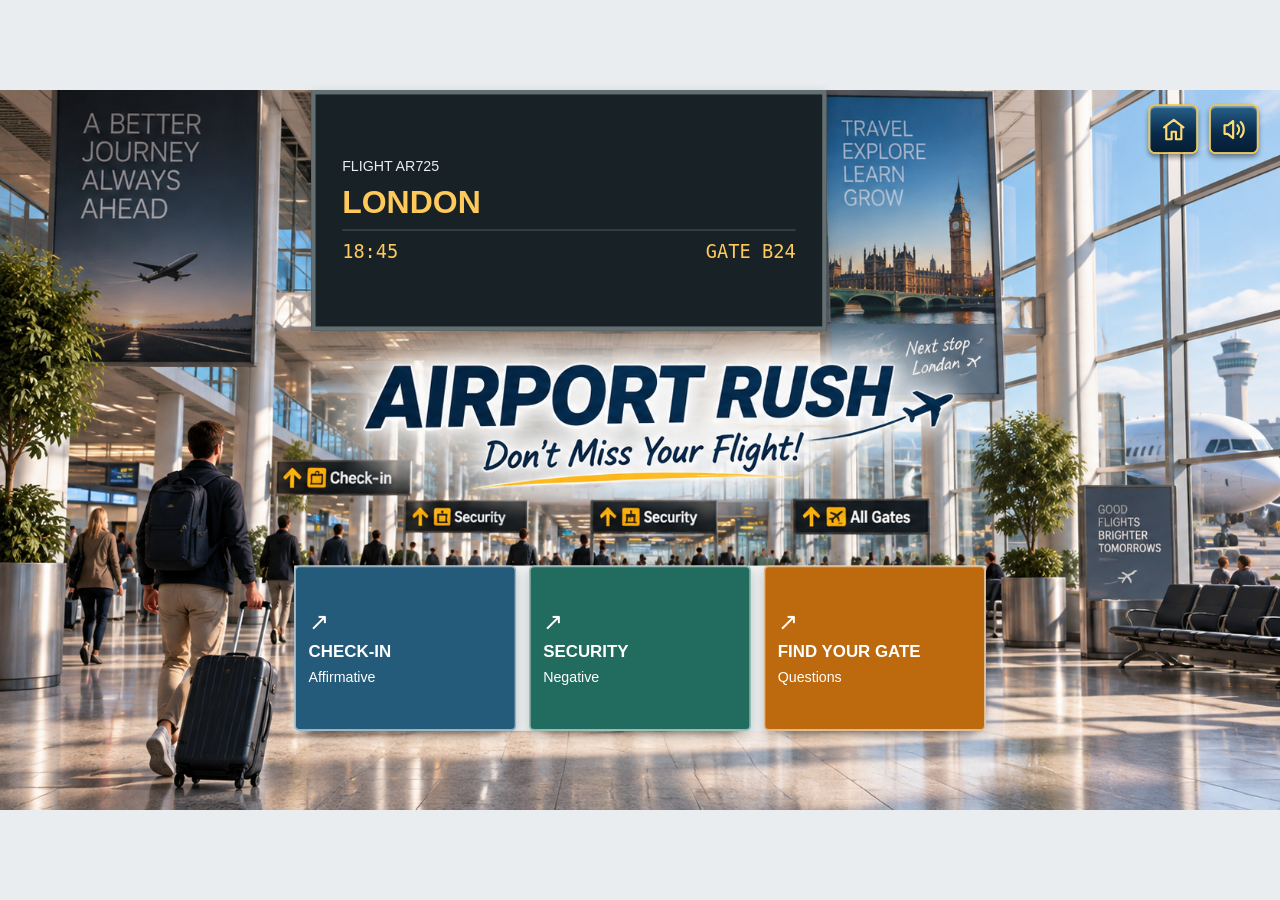
==== index.html @ 708fa231 "Initial Airport Rush game" ====
<!doctype html>
<html lang="en">
<head>
  <meta charset="utf-8">
  <meta name="viewport" content="width=device-width, initial-scale=1">
  <title>AIRPORT RUSH - Don't Miss Your Flight!</title>
  <link rel="stylesheet" href="css/styles.css?v=checkin-options-counter">
  <script defer src="js/data.js?v=checkin20-reward2"></script>
  <script defer src="js/audio.js"></script>
  <script defer src="js/ui.js?v=checkin20-reward2"></script>
  <script defer src="js/checkin.js?v=checkin-options-counter"></script>
  <script defer src="js/app.js"></script>
</head>
<body>
  <div class="app-shell">
    <header class="toolbar">
      <div id="screen-hud" class="screen-hud"></div>
      <div class="hud-actions">
      <button type="button" class="hud-button" data-screen="home" aria-label="Home" title="Home"><svg viewBox="0 0 24 24" aria-hidden="true"><path d="M3 10 12 3l9 7M5 9v12h5v-7h4v7h5V9"/></svg></button>
      <button type="button" id="audio-toggle" class="hud-button" aria-label="Audio settings" title="Audio settings" aria-expanded="false" aria-controls="audio-panel"><svg viewBox="0 0 24 24" aria-hidden="true"><path d="M11 4 6 8H3v8h3l5 4ZM15 8a6 6 0 0 1 0 8m3-11a10 10 0 0 1 0 14"/></svg></button>
      <div id="audio-panel" class="audio-controls" aria-label="Audio settings" hidden>
        <div class="audio-channel">
          <label for="music-volume">MUSIC</label>
          <button type="button" class="mute-button" data-mute="music" aria-label="Mute music" aria-pressed="false" title="Mute music"><span aria-hidden="true">&#9835;</span></button>
          <input id="music-volume" aria-label="Music volume" type="range" min="0" max="1" step="0.01" value="0.10">
        </div>
        <div class="audio-channel">
          <label for="sfx-volume">SFX</label>
          <button type="button" class="mute-button" data-mute="sfx" aria-label="Mute SFX" aria-pressed="false" title="Mute SFX"><span aria-hidden="true">&#9834;</span></button>
          <input id="sfx-volume" aria-label="SFX volume" type="range" min="0" max="1" step="0.01" value="0.20">
        </div>
      </div>
      </div>
    </header>
    <main id="screen" class="stage" aria-label="Airport Rush"></main>
  </div>
</body>
</html>
---- css/styles.css ----
:root { color-scheme: light; font-family: Arial, Helvetica, sans-serif; color: #172c35; background: #e9edef; font-synthesis: none; }
* { box-sizing: border-box; letter-spacing: 0; }
html, body { width: 100%; height: 100%; overflow: hidden; }
body { margin: 0; }
button, input { font: inherit; }
button { cursor: pointer; }
button:focus-visible, input:focus-visible { outline: 3px solid #cf550b; outline-offset: 4px; }
h1:focus { outline: none; }
.app-shell { position: absolute; left: 50%; top: 50%; width: 1440px; height: 810px; transform: translate(-50%, -50%) scale(var(--game-scale, 0)); transform-origin: center; }
.toolbar { position: absolute; top: 16px; left: 24px; right: 24px; height: 180px; z-index: 2; display: flex; align-items: center; justify-content: space-between; gap: 20px; pointer-events: none; }
/* Offset the centered row and transparent HUD padding so visible artwork starts near 16px. */
.app-shell:has(.checkin-screen) .toolbar { top: -22px; }
/* The 56px buttons are centered 62px below the toolbar's top. */
.app-shell:has(.home-screen) .toolbar { top: -46px; }
.screen-hud { display: flex; align-items: center; gap: 16px; min-width: 0; }
.hud-actions { position: relative; display: flex; gap: 12px; margin-left: auto; pointer-events: auto; }
.hud-button { width: 56px; height: 56px; display: grid; place-items: center; border: 2px solid #f4c442; border-radius: 8px; background: linear-gradient(#28618a, #082a49 60%, #061d34); color: #ffdb72; box-shadow: inset 0 2px 1px #ffffff65, 0 4px 6px #0006; }
.hud-button:hover { filter: brightness(1.15); }
.hud-button:active { box-shadow: inset 0 2px 4px #0008; }
.hud-button svg { width: 29px; height: 29px; fill: none; stroke: currentColor; stroke-width: 2; stroke-linecap: round; stroke-linejoin: round; }
.audio-controls { position: absolute; right: 0; top: calc(100% + 12px); width: 290px; display: grid; gap: 16px; padding: 18px; border: 1px solid #e9bb47; border-radius: 8px; color: #fff; background: #082a49f5; box-shadow: 0 6px 18px #0006; }
.audio-controls[hidden] { display: none; }
.audio-channel { display: grid; grid-template-columns: 48px 1fr 34px; align-items: center; gap: 10px; }
.audio-channel label { font-size: 11px; font-weight: 700; }
.audio-channel input { grid-column: 2; grid-row: 1; width: 100%; accent-color: #f4c442; }
.mute-button { grid-column: 3; grid-row: 1; position: relative; width: 34px; height: 34px; border: 1px solid #dfb84e; border-radius: 4px; color: #ffdb72; background: #123c5c; font-size: 22px; }
.mute-button[aria-pressed="true"]::after { content: ''; position: absolute; width: 25px; height: 2px; background: #ab350f; transform: rotate(-45deg); left: 4px; top: 15px; }
input[type="range"] { width: 90px; height: 28px; margin: 0; accent-color: #21766b; cursor: pointer; }
.stage { position: relative; width: 100%; aspect-ratio: 16 / 9; background: #edf2f4 url('../assets/images/airport_home.png') center / 100% 100% no-repeat; isolation: isolate; }
.home-screen { position: absolute; inset: 0; }
/* Opaque live UI covers the matching text already present in the approved image. */
.departure-board { position: absolute; left: 24.3%; top: 0; width: 40.3%; height: 33.5%; padding: 20px 30px; display: flex; flex-direction: column; justify-content: center; gap: 10px; background: #172126; color: #ffca59; border: 5px solid #646f71; box-shadow: 0 5px 12px #0003; }
.flight { font-size: 16px; color: #e9eded; }
.departure-board strong { font-size: 36px; }
.flight-details { display: flex; justify-content: space-between; gap: 12px; padding-top: 12px; border-top: 1px solid #536063; font-family: monospace; font-size: 21px; }
.home-heading { position: absolute; left: 27%; top: 36%; width: 49%; height: 21%; display: flex; flex-direction: column; align-items: center; justify-content: center; background: #f3f7f8; border-bottom: 4px solid #eab546; padding: 12px; }
.home-heading h1 { margin: 0; font-size: 48px; font-style: italic; font-weight: 900; text-align: center; }
.home-heading p { margin: 9px 0 0; font-size: 24px; text-align: center; }
.game-choices { position: absolute; left: 23%; top: 66%; width: 54%; height: 23%; display: grid; grid-template-columns: repeat(3, minmax(0, 1fr)); gap: 14px; background: #edf1f2; }
.game-card { min-width: 0; display: flex; flex-direction: column; align-items: flex-start; justify-content: center; gap: 9px; padding: 14px; border: 2px solid #fff8; border-radius: 6px; color: #fff; background: #245b7a; box-shadow: 0 5px 12px #0003; transition: filter 140ms, transform 140ms; }
.game-card:hover { filter: brightness(1.12); transform: translateY(-3px); }
.game-card:active { transform: translateY(0); }
.game-card strong { font-size: 19px; text-align: left; }
.game-card > span:last-child { font-size: 16px; }
.card-arrow { font-size: 27px; line-height: 1; }
.security { background: #216c5e; }
.questions { background: #bd690e; }
.placeholder { position: absolute; inset: 0; display: flex; flex-direction: column; align-items: center; justify-content: center; background: #edf2f4; padding: 24px; text-align: center; }
.placeholder h1 { font-size: 36px; margin: 0 0 16px; }
.placeholder p { font-size: 20px; margin: 0; color: #53656c; }
@media (prefers-reduced-motion: reduce) { .game-card { transition: none; } }

.checkin-screen { position: absolute; inset: 0; overflow: hidden; background: #edf2f4 url('../assets/images/airport_checkin.png?v=1e3a3443dc14') center / 100% 100% no-repeat; }
.checkin-hud, .journey-hud { position: relative; aspect-ratio: 3 / 1; flex: none; }
.checkin-hud { width: 520px; }
.journey-hud { width: 620px; }
.checkin-hud > img, .journey-hud > img { display: block; width: 100%; height: 100%; object-fit: contain; }
/* Asset-relative bounds of the empty right-hand life compartment. */
.checkin-lives { position: absolute; inset: 36% 3% 36% 71%; display: flex; justify-content: center; align-items: center; gap: 2%; }
.checkin-lives img { width: 30%; height: auto; aspect-ratio: 3 / 2; object-fit: contain; }
.journey-hud ol { list-style: none; margin: 0; padding: 0; }
.journey-hud li { position: absolute; top: 37%; height: 25%; width: 21%; display: grid; place-items: center; padding: 0 3px; text-align: center; color: #adbccc; font-size: 12px; font-weight: 600; }
.journey-hud li:nth-child(1) { left: 17%; }
.journey-hud li:nth-child(2) { left: 41.5%; }
.journey-hud li:nth-child(3) { left: 66%; }
.journey-hud [aria-current] { color: #ffe075; font-weight: 800; text-shadow: 0 1px 2px #071c30; }
.checkin-question { position: absolute; left: 50%; top: 80px; width: 960px; aspect-ratio: 3 / 1; transform: translateX(-50%); color: #fff; }
.question-panel-art { display: block; width: 100%; height: 100%; object-fit: contain; }
/* Bounds of the blank writing area within the uncropped 2172 x 724 artwork. */
#checkin-sentence { position: absolute; inset: 34% 13% 38%; display: grid; place-items: center; padding: 8px 68px; text-align: center; font-size: 27px; line-height: 1.25; margin: 0; overflow-wrap: anywhere; }
.checkin-question-number { position: absolute; left: 14%; top: 34%; width: 5%; height: 28%; display: grid; place-items: center; color: #ffe075; font-size: 18px; font-weight: 700; font-variant-numeric: tabular-nums; }
.checkin-question-number[hidden] { display: none; }
.checkin-feedback { position: absolute; top: 68%; left: 13%; width: 74%; min-height: 18px; margin: 0; text-align: center; font-size: 15px; font-weight: 700; }
.checkin-feedback.is-wrong { color: #fff; text-shadow: 0 1px 3px #670b0b, 0 0 5px #670b0b; }
.checkin-baggage { position: absolute; inset: 0; pointer-events: none; }
/* Shown only after the final CHECK-IN answer. */
.checkin-boarding-pass { position: absolute; left: 720px; top: 405px; width: 540px; height: auto; transform: translate(-50%, -50%); z-index: 3; pointer-events: none; }
.journey-hud .is-collected { color: #ffe075; }
.journey-item-button { width: 100%; height: 100%; border: 0; padding: 0; background: transparent; color: inherit; font: inherit; pointer-events: auto; }
.journey-item-viewer { position: fixed; inset: 0; width: min(760px, 90vw); max-height: 85vh; margin: auto; padding: 34px 22px 22px; border: 2px solid #f4c442; border-radius: 10px; background: #082a49; color: #ffdb72; box-shadow: 0 12px 40px #0008; }
.journey-item-viewer::backdrop { background: #061d34b3; }
.journey-item-viewer > img { display: block; width: 100%; max-height: 70vh; object-fit: contain; }
.journey-item-close { position: absolute; top: 5px; right: 8px; width: 28px; height: 28px; border: 1px solid #f4c442; border-radius: 4px; background: #123c5c; color: #ffdb72; font-size: 23px; line-height: 1; }

.suitcase-group { position: absolute; inset: 0; }
.suitcase-answer { position: absolute; left: calc(640px + var(--slot) * 210px); top: calc(415px + var(--slot) * 20px); width: 170px; height: 204px; border: 0; padding: 0; background: transparent; pointer-events: auto; transform-origin: center bottom; animation: baggage-arrive 650ms ease-out both; }
.suitcase-answer > img { width: 100%; height: 100%; object-fit: contain; filter: drop-shadow(5px 9px 4px #0006); }
.suitcase-label { position: absolute; left: 58%; top: 60%; width: 66%; aspect-ratio: 3 / 2; transform: translate(-50%, -46%); pointer-events: none; }
.suitcase-label > img { display: block; width: 100%; height: 100%; object-fit: contain; }
/* The white writing area occupies the middle-lower part of the label asset. */
.suitcase-word { position: absolute; inset: 41% 6% 28%; display: grid; place-items: center; padding: 0 2px; color: #172c35; font-size: 19px; font-weight: 700; line-height: 1; text-align: center; overflow-wrap: anywhere; }
.suitcase-answer:not(:disabled):hover > img { filter: drop-shadow(0 0 5px #fff) drop-shadow(5px 9px 4px #0006); }
.suitcase-answer:disabled { cursor: default; }
.baggage-tag { position: absolute; top: 23%; left: 46%; padding: 8px 5px; border-top: 7px solid #398368; background: #fff; color: #234b40; font-size: 12px; font-weight: bold; transform: rotate(12deg); opacity: 0; }
.suitcase-answer.is-accepted .baggage-tag { opacity: 1; }
.suitcase-answer.is-wrong { animation: baggage-shake 300ms ease; }
.suitcase-group.is-departing { animation: baggage-group-depart 2200ms linear forwards; }
@keyframes baggage-arrive { from { transform: translate(-65px, -6px); opacity: 0; } to { transform: translate(0, 0); opacity: 1; } }
@keyframes baggage-shake { 25%, 75% { transform: translateX(-5px); } 50% { transform: translateX(5px); } }
/* Follow the foreground belt's 20:210 slope; the leftmost bag ends beyond x=1440. */
@keyframes baggage-group-depart { from { transform: translate(0, 0); } to { transform: translate(820px, 78px); } }
@media (prefers-reduced-motion: reduce) {
  .suitcase-answer, .suitcase-answer.is-wrong { animation: none; }
}
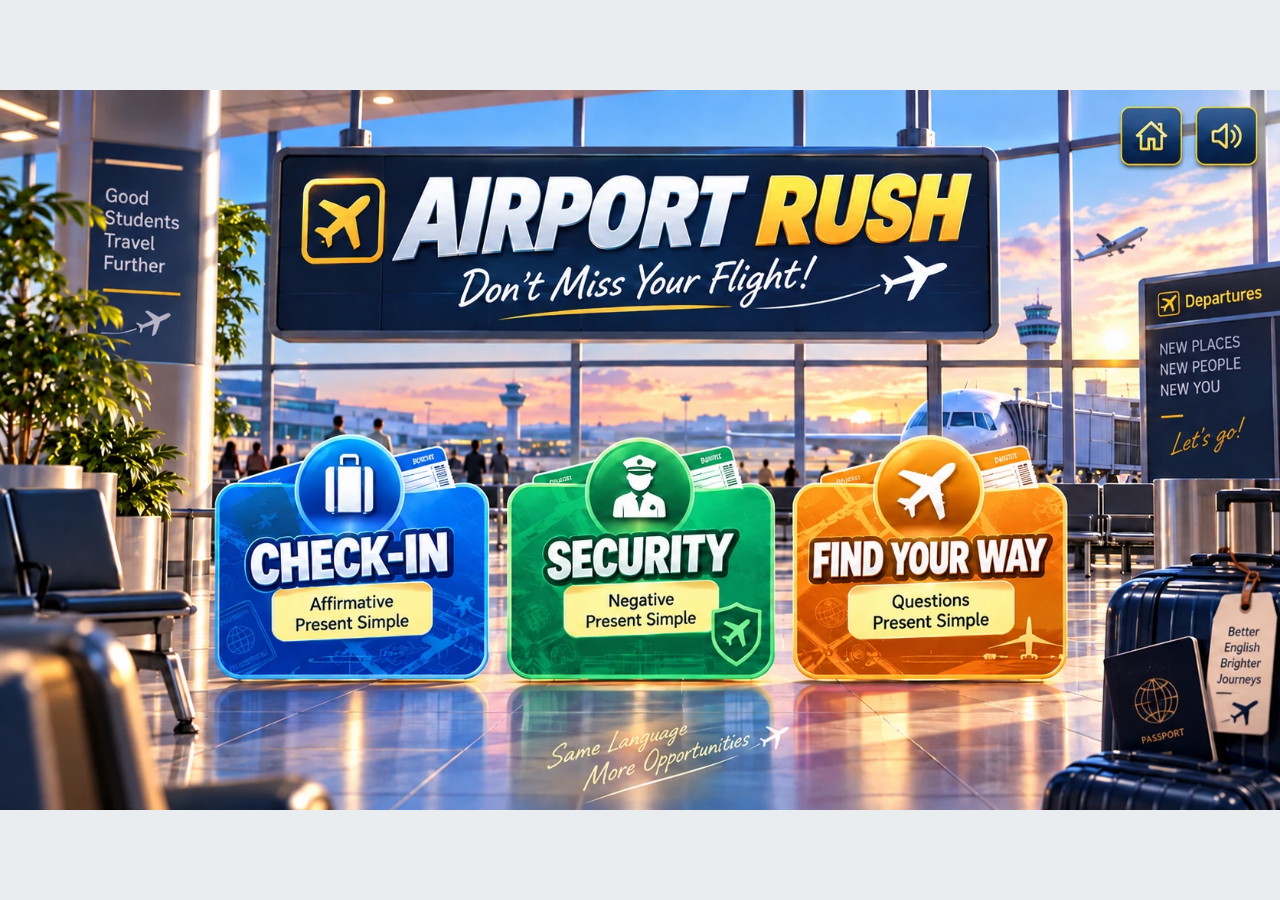
==== commit 2aa0d5a9: "Polish Airport Rush and optimize assets for deployment" ====
--- a/index.html
+++ b/index.html
@@ -4,12 +4,19 @@
   <meta charset="utf-8">
   <meta name="viewport" content="width=device-width, initial-scale=1">
   <title>AIRPORT RUSH - Don't Miss Your Flight!</title>
-  <link rel="stylesheet" href="css/styles.css?v=checkin-options-counter">
-  <script defer src="js/data.js?v=checkin20-reward2"></script>
-  <script defer src="js/audio.js"></script>
-  <script defer src="js/ui.js?v=checkin20-reward2"></script>
-  <script defer src="js/checkin.js?v=checkin-options-counter"></script>
-  <script defer src="js/app.js"></script>
+  <link rel="stylesheet" href="css/styles.css?v=web-20260913">
+  <link rel="stylesheet" href="css/security.css?v=web-20260913">
+  <link rel="stylesheet" href="css/questions.css?v=web-20260913">
+  <script defer src="js/data.js?v=web-20260913"></script>
+  <script defer src="js/audio.js?v=web-20260913"></script>
+  <script defer src="js/ui.js?v=web-20260913"></script>
+  <script defer src="js/checkin.js?v=web-20260913"></script>
+  <script defer src="js/security-data.js?v=web-20260913"></script>
+  <script defer src="js/security.js?v=web-20260913"></script>
+  <script defer src="js/questions-data.js?v=web-20260913"></script>
+  <script defer src="js/questions.js?v=web-20260913"></script>
+  <script defer src="js/gate-final.js?v=web-20260913"></script>
+  <script defer src="js/app.js?v=web-20260913"></script>
 </head>
 <body>
   <div class="app-shell">
--- a/css/styles.css
+++ b/css/styles.css
@@ -18,6 +18,10 @@
 .hud-button:hover { filter: brightness(1.15); }
 .hud-button:active { box-shadow: inset 0 2px 4px #0008; }
 .hud-button svg { width: 29px; height: 29px; fill: none; stroke: currentColor; stroke-width: 2; stroke-linecap: round; stroke-linejoin: round; }
+/* HOME already includes the two large control faces in its artwork. */
+.app-shell:has(.home-screen) .hud-actions { position: absolute; top: 66px; right: 1px; gap: 16px; }
+.app-shell:has(.home-screen) .hud-button { width: 69px; height: 66px; border: 0; background: transparent; box-shadow: none; }
+.app-shell:has(.home-screen) .hud-button svg { visibility: hidden; }
 .audio-controls { position: absolute; right: 0; top: calc(100% + 12px); width: 290px; display: grid; gap: 16px; padding: 18px; border: 1px solid #e9bb47; border-radius: 8px; color: #fff; background: #082a49f5; box-shadow: 0 6px 18px #0006; }
 .audio-controls[hidden] { display: none; }
 .audio-channel { display: grid; grid-template-columns: 48px 1fr 34px; align-items: center; gap: 10px; }
@@ -26,7 +30,7 @@
 .mute-button { grid-column: 3; grid-row: 1; position: relative; width: 34px; height: 34px; border: 1px solid #dfb84e; border-radius: 4px; color: #ffdb72; background: #123c5c; font-size: 22px; }
 .mute-button[aria-pressed="true"]::after { content: ''; position: absolute; width: 25px; height: 2px; background: #ab350f; transform: rotate(-45deg); left: 4px; top: 15px; }
 input[type="range"] { width: 90px; height: 28px; margin: 0; accent-color: #21766b; cursor: pointer; }
-.stage { position: relative; width: 100%; aspect-ratio: 16 / 9; background: #edf2f4 url('../assets/images/airport_home.png') center / 100% 100% no-repeat; isolation: isolate; }
+.stage { position: relative; width: 100%; aspect-ratio: 16 / 9; background: #edf2f4 url('../assets/images/airport_home.webp') center / 100% 100% no-repeat; isolation: isolate; }
 .home-screen { position: absolute; inset: 0; }
 /* Opaque live UI covers the matching text already present in the approved image. */
 .departure-board { position: absolute; left: 24.3%; top: 0; width: 40.3%; height: 33.5%; padding: 20px 30px; display: flex; flex-direction: column; justify-content: center; gap: 10px; background: #172126; color: #ffca59; border: 5px solid #646f71; box-shadow: 0 5px 12px #0003; }
@@ -36,10 +40,14 @@
 .home-heading { position: absolute; left: 27%; top: 36%; width: 49%; height: 21%; display: flex; flex-direction: column; align-items: center; justify-content: center; background: #f3f7f8; border-bottom: 4px solid #eab546; padding: 12px; }
 .home-heading h1 { margin: 0; font-size: 48px; font-style: italic; font-weight: 900; text-align: center; }
 .home-heading p { margin: 9px 0 0; font-size: 24px; text-align: center; }
-.game-choices { position: absolute; left: 23%; top: 66%; width: 54%; height: 23%; display: grid; grid-template-columns: repeat(3, minmax(0, 1fr)); gap: 14px; background: #edf1f2; }
-.game-card { min-width: 0; display: flex; flex-direction: column; align-items: flex-start; justify-content: center; gap: 9px; padding: 14px; border: 2px solid #fff8; border-radius: 6px; color: #fff; background: #245b7a; box-shadow: 0 5px 12px #0003; transition: filter 140ms, transform 140ms; }
-.game-card:hover { filter: brightness(1.12); transform: translateY(-3px); }
-.game-card:active { transform: translateY(0); }
+/* Transparent hit areas follow the cards in the current HOME artwork. */
+.game-choices { position: absolute; inset: 0; pointer-events: none; }
+.game-card { position: absolute; top: 47.8%; height: 34.2%; min-width: 0; padding: 0; border: 0; border-radius: 30px; background: transparent; box-shadow: none; pointer-events: auto; }
+.game-card.checkin { left: 16.7%; width: 21.5%; background: transparent; }
+.game-card.security { left: 39.6%; width: 20.9%; background: transparent; }
+.game-card.questions { left: 62%; width: 21.4%; background: transparent; }
+.game-card > * { opacity: 0; }
+.game-card:hover, .game-card:active { transform: none; }
 .game-card strong { font-size: 19px; text-align: left; }
 .game-card > span:last-child { font-size: 16px; }
 .card-arrow { font-size: 27px; line-height: 1; }
@@ -50,7 +58,7 @@
 .placeholder p { font-size: 20px; margin: 0; color: #53656c; }
 @media (prefers-reduced-motion: reduce) { .game-card { transition: none; } }
 
-.checkin-screen { position: absolute; inset: 0; overflow: hidden; background: #edf2f4 url('../assets/images/airport_checkin.png?v=1e3a3443dc14') center / 100% 100% no-repeat; }
+.checkin-screen { position: absolute; inset: 0; overflow: hidden; background: #edf2f4 url('../assets/images/airport_checkin.webp?v=1e3a3443dc14') center / 100% 100% no-repeat; }
 .checkin-hud, .journey-hud { position: relative; aspect-ratio: 3 / 1; flex: none; }
 .checkin-hud { width: 520px; }
 .journey-hud { width: 620px; }
@@ -65,6 +73,7 @@
 .journey-hud li:nth-child(3) { left: 66%; }
 .journey-hud [aria-current] { color: #ffe075; font-weight: 800; text-shadow: 0 1px 2px #071c30; }
 .checkin-question { position: absolute; left: 50%; top: 80px; width: 960px; aspect-ratio: 3 / 1; transform: translateX(-50%); color: #fff; }
+.checkin-instruction { position: absolute; left: 50%; bottom: calc(71% + 10px); width: max-content; transform: translateX(-50%); margin: 0; padding: 8px 16px; border: 1px solid #f4c442; border-radius: 8px; background: #082a49ed; text-align: center; color: #fff; font-size: 19px; line-height: 1.2; font-weight: 600; }
 .question-panel-art { display: block; width: 100%; height: 100%; object-fit: contain; }
 /* Bounds of the blank writing area within the uncropped 2172 x 724 artwork. */
 #checkin-sentence { position: absolute; inset: 34% 13% 38%; display: grid; place-items: center; padding: 8px 68px; text-align: center; font-size: 27px; line-height: 1.25; margin: 0; overflow-wrap: anywhere; }
@@ -91,7 +100,7 @@
 .suitcase-word { position: absolute; inset: 41% 6% 28%; display: grid; place-items: center; padding: 0 2px; color: #172c35; font-size: 19px; font-weight: 700; line-height: 1; text-align: center; overflow-wrap: anywhere; }
 .suitcase-answer:not(:disabled):hover > img { filter: drop-shadow(0 0 5px #fff) drop-shadow(5px 9px 4px #0006); }
 .suitcase-answer:disabled { cursor: default; }
-.baggage-tag { position: absolute; top: 23%; left: 46%; padding: 8px 5px; border-top: 7px solid #398368; background: #fff; color: #234b40; font-size: 12px; font-weight: bold; transform: rotate(12deg); opacity: 0; }
+.baggage-tag { position: absolute; top: 65%; left: 46%; padding: 8px 5px; border-top: 7px solid #398368; background: #fff; color: #234b40; font-size: 12px; font-weight: bold; transform: rotate(12deg); opacity: 0; }
 .suitcase-answer.is-accepted .baggage-tag { opacity: 1; }
 .suitcase-answer.is-wrong { animation: baggage-shake 300ms ease; }
 .suitcase-group.is-departing { animation: baggage-group-depart 2200ms linear forwards; }
@@ -102,3 +111,13 @@
 @media (prefers-reduced-motion: reduce) {
   .suitcase-answer, .suitcase-answer.is-wrong { animation: none; }
 }
+
+/* Invisible navigation over the existing panel artwork, including its chevron. */
+.checkin-question > .completion-panel-hit, .security-question > .completion-panel-hit { position: absolute; z-index: 1; inset: 29% 1% 33.15%; padding: 0; border: 0; background: transparent; box-shadow: none; cursor: pointer; }
+
+.suitcase-answer.is-duffel > img { position: absolute; left: 5%; bottom: 0; width: 90%; height: 100%; object-fit: contain; object-position: center bottom; }
+.suitcase-answer.is-duffel .suitcase-label { top: 80%; }
+
+.suitcase-answer.is-backpack > img { object-position: center bottom; transform: scale(.85); transform-origin: center bottom; }
+
+.suitcase-answer > img[src="assets/images/suitcase.webp"], .suitcase-answer > img[src="assets/images/suitcase_red.webp"], .suitcase-answer > img[src="assets/images/suitcase_yellow.webp"], .suitcase-answer > img[src="assets/images/suitcase_pink.webp"] { transform: scale(1.15); transform-origin: center bottom; }
--- a/css/security.css
+++ b/css/security.css
@@ -0,0 +1,35 @@
+/* All presentation rules are scoped to SECURITY. Stage coordinates are 1440 × 810. */
+.security-screen { position: absolute; inset: 0; overflow: hidden; background: #edf2f4 url('../assets/images/airport_security.webp') center / 100% 100% no-repeat; }
+.app-shell:has(.security-screen) .toolbar { top: -22px; }
+.security-question { position: absolute; top: 80px; left: 50%; width: 960px; aspect-ratio: 3 / 1; transform: translateX(-50%); color: #fff; }
+.security-question-art { display: block; width: 100%; height: 100%; object-fit: contain; }
+#security-sentence { position: absolute; inset: 34% 13% 38%; display: grid; place-items: center; padding: 8px 68px; text-align: center; font-size: 27px; line-height: 1.25; margin: 0; overflow-wrap: anywhere; }
+.security-number { position: absolute; left: 14%; top: 34%; width: 5%; height: 28%; display: grid; place-items: center; color: #ffe075; font-size: 18px; font-weight: 700; font-variant-numeric: tabular-nums; }
+.security-number[hidden] { display: none; }
+.security-instruction { position: absolute; left: 50%; bottom: calc(71% + 10px); width: max-content; transform: translateX(-50%); margin: 0; padding: 8px 16px; border: 1px solid #f4c442; border-radius: 8px; background: #082a49ed; text-align: center; color: #fff; font-size: 19px; line-height: 1.2; font-weight: 600; }
+.security-options { position: absolute; inset: 0; pointer-events: none; }
+.security-object { position: absolute; left: calc(780px + var(--slot) * 200px); top: calc(430px + var(--slot) * 24px); width: 200px; height: 210px; border: 0; padding: 0; background: transparent; transform-origin: center bottom; pointer-events: auto; }
+.security-object > img { display: block; width: 100%; height: 100%; object-fit: contain; object-position: center bottom; filter: drop-shadow(4px 8px 4px #0006); }
+.security-object > span { position: absolute; top: 100%; left: -10px; width: 220px; min-height: 58px; display: grid; place-items: center; padding: 8px; border: 2px solid #eac04c; border-radius: 6px; color: #fff; background: #082a49f5; font-size: 19px; line-height: 1.15; text-align: center; }
+.security-object:not(:disabled):hover > img { filter: drop-shadow(0 0 6px #ffe075); }
+.security-object:disabled { cursor: default; }
+.security-object.is-selected > span { visibility: hidden; }
+.security-object.is-waiting { visibility: hidden; }
+.security-object.is-wrong { animation: security-shake 300ms ease; }
+.security-feedback { position: absolute; left: 708px; top: 279px; width: 300px; min-height: 34px; margin: 0; color: #a8ffca; font-size: 23px; font-weight: 800; text-align: center; text-shadow: 0 2px 4px #061d34, 0 0 8px #061d34; }
+.security-feedback.is-wrong { color: #ffaaa3; }
+.security-belt-motion { position: absolute; inset: 0; pointer-events: none; opacity: 0.14; clip-path: polygon(50% 62%, 64% 62%, 100% 87%, 100% 94%, 65% 88%); background: repeating-linear-gradient(174deg, transparent 0 18px, #cbd8df 19px 21px, transparent 22px 30px); animation: security-belt 900ms linear infinite; }
+.security-scan { position: absolute; left: 722px; top: 341px; width: 244px; height: 158px; pointer-events: none; opacity: 0; border: 2px solid #7deaff; background: repeating-linear-gradient(0deg, #4ed5ff12 0 9px, #96ecff55 10px 12px); box-shadow: inset 0 0 35px #43d6ff; }
+.security-scan.is-scanning { opacity: 1; animation: security-scan 400ms linear infinite; }
+.app-shell:has(.security-screen) .security-collected { color: #a8ffca; border: 1px solid #76ffac; border-radius: 6px; background: #0a493eaa; animation: security-stamp 350ms ease-out; }
+@keyframes security-belt { to { background-position: -20px -30px; } }
+@keyframes security-scan { 50% { filter: brightness(1.8); background-position: 0 24px; } }
+@keyframes security-shake { 25%, 75% { transform: translateX(-6px); } 50% { transform: translateX(6px); } }
+@keyframes security-stamp { from { transform: scale(1.35); opacity: 0; } to { transform: scale(1); opacity: 1; } }
+@media (prefers-reduced-motion: reduce) { .security-belt-motion, .security-scan.is-scanning, .security-object.is-wrong, .app-shell:has(.security-screen) .security-collected { animation: none; } }
+
+.security-object.is-duffel > img { width: 90%; margin-inline: auto; object-fit: contain; object-position: center bottom; }
+
+.security-object.is-backpack > img { transform: scale(.85); transform-origin: center bottom; }
+
+.security-object > img[src="assets/images/suitcase.webp"], .security-object > img[src="assets/images/suitcase_red.webp"], .security-object > img[src="assets/images/suitcase_yellow.webp"], .security-object > img[src="assets/images/suitcase_pink.webp"] { transform: scale(1.15); transform-origin: center bottom; }
--- a/css/questions.css
+++ b/css/questions.css
@@ -0,0 +1,356 @@
+/* GAME 3: three physical travel stages, on the existing 1440 × 810 stage. */
+.questions-screen { position: absolute; inset: 0; overflow: hidden; color: #fff; background: #cbdce4; }
+.app-shell:has(.questions-screen) .toolbar, .app-shell:has(.gate-final-screen) .toolbar { top: -22px; }
+.questions-backdrop { position: absolute; inset: 0; background: url('../assets/images/airport_terminal.webp') center / 100% 100% no-repeat; transition: opacity 350ms ease; }
+.questions-screen[data-zone="exit"] .questions-backdrop { background-image: url('../assets/images/airport_exit.webp'); }
+.questions-screen[data-zone="boarding"] .questions-backdrop { background-image: url('../assets/images/airport_boarding_bg.webp'); }
+.questions-screen[data-zone="shuttle"] .questions-backdrop { background-image: url('../assets/images/airport_shuttle.webp'); }
+.questions-screen.is-transitioning .questions-backdrop, .questions-screen.is-transitioning .questions-world { opacity: 0; }
+.questions-task { position: absolute; z-index: 1; top: 126px; left: 50%; width: 1010px; transform: translateX(-50%); text-align: center; }
+.questions-task[hidden] { display: none; }
+.questions-instruction { width: max-content; margin: 0 auto 10px; padding: 8px 16px; border: 1px solid #f4c442; border-radius: 8px; background: #082a49ed; font-size: 19px; line-height: 1.2; font-weight: 600; }
+.questions-panel { position: relative; min-height: 146px; padding: 12px 40px 12px 105px; border: 2px solid #dfb752; border-radius: 14px; background: #082a49 url('../assets/images/question_panel.webp') center 47% / 135% 357% no-repeat; box-shadow: inset 0 2px 3px #fff6, 0 6px 12px #0005; }
+.questions-number { position: absolute; left: 20px; top: 50%; transform: translateY(-50%); color: #ffe075; font-size: 20px; font-weight: 700; font-variant-numeric: tabular-nums; }
+.questions-writing-area { display: flex; flex-direction: column; align-items: center; gap: 7px; }
+.questions-situation { margin: 0; color: #e8edf3; font-size: 18px; line-height: 1.25; }
+.questions-situation:empty { display: none; }
+#questions-prompt { width: 100%; font-size: 24px; line-height: 1.25; }
+#questions-answer { width: 100%; height: 42px; padding: 5px 12px; border: 1px solid #e9bb47; border-radius: 5px; background: #061d34ed; color: #fff; font-size: 23px; text-align: center; }
+.questions-check, .gate-final-screen button { min-width: 170px; margin-top: 10px; padding: 10px 24px; border: 2px solid #f4c442; border-radius: 8px; color: #fff7df; background: linear-gradient(#28618a, #082a49 65%, #061d34); box-shadow: inset 0 2px 1px #ffffff65, 0 4px 8px #0005; font-size: 21px; font-weight: 700; }
+.questions-check:not(:disabled):hover, .questions-card:not(:disabled):hover, .questions-choice:not(:disabled):hover { filter: brightness(1.2); }
+.questions-screen button:disabled { cursor: default; }
+.questions-feedback { min-height: 25px; margin: 8px 0 0; color: #baffd7; font-size: 21px; font-weight: 700; text-shadow: 0 1px 4px #061d34, 0 0 6px #061d34; }
+.questions-feedback.is-wrong { color: #ffb6af; }
+.questions-build, .questions-choices { width: 100%; }
+.questions-screen [hidden] { display: none !important; }
+.questions-slots, .questions-cards { display: flex; align-items: center; justify-content: center; gap: 8px; min-height: 38px; flex-wrap: wrap; }
+.questions-slots { padding: 4px 8px; border: 1px dashed #e9bb47; border-radius: 7px; background: #061d34d9; }
+.questions-cards { margin-top: 5px; }
+.questions-card { padding: 5px 12px; border: 1px solid #f4c442; border-radius: 6px; color: #fff; background: linear-gradient(#28618a, #082a49); font-size: 20px; box-shadow: 0 2px 3px #0006; }
+.questions-build-empty { color: #cbd5df; font-size: 17px; }
+.questions-choices { display: grid; gap: 5px; }
+.questions-choice { padding: 6px 12px; text-align: left; border: 1px solid #e9bb47; border-radius: 5px; color: #fff; background: #123c5c; font-size: 20px; }
+.is-correct .questions-slots { border-style: solid; border-color: #9affc6; box-shadow: 0 0 16px #72ffb366; }
+.is-correct .questions-card { border-color: #9affc6; transform: translateY(-1px); transition: transform 200ms; }
+/* The feet coordinates use full stage space, clipped below the permanent UI. */
+.questions-world { position: absolute; inset: 0; clip-path: inset(420px 0 0); overflow: hidden; pointer-events: none; transition: opacity 350ms ease; }
+.questions-traveler { position: absolute; left: 0; top: 0; width: 0; height: 0; transform-origin: 0 0; transition: opacity 180ms ease; }
+.questions-traveler.is-walking { transition: transform 1500ms cubic-bezier(.35,.05,.25,1), opacity 180ms ease; }
+.questions-traveler.is-exiting { opacity: 0; }
+/* Calibrated to alpha bounds: 1451px still body, 596px GIF body.
+   Both visible bodies are 280px high before perspective scaling, feet at y=0.
+   Each image keeps its native proportions; no asset alteration is involved. */
+.questions-traveler img { position: absolute; max-width: none; width: auto; }
+.questions-traveler-still { height: 293.694px; left: -101.213px; bottom: -7.14px; }
+.questions-traveler-walking { height: 320.873px; left: -98.893px; bottom: -5.168px; }
+.questions-bus-motion { position: absolute; left: 0; top: 423px; width: 784px; height: 279.627px; transform: translateX(-804px); transition: transform var(--bus-duration, 1000ms) cubic-bezier(.35,.05,.25,1); }
+.questions-bus-motion.is-positioning { transition: none; }
+.questions-bus { display: block; width: 784px; height: 279.627px; max-width: none; object-fit: contain; filter: drop-shadow(0 3px 2px #0005); }
+/* Q1–5 share a 330px visible body height. Q11–15 keep their own sizes. */
+:is([data-zone="terminal"], [data-zone="exit"]) .questions-traveler-still { height: 346.139px; left: -119.287px; bottom: -8.415px; }
+:is([data-zone="terminal"], [data-zone="exit"]) .questions-traveler-walking { height: 378.172px; left: -116.552px; bottom: -6.091px; }
+:is([data-zone="terminal"], [data-zone="exit"]) .questions-traveler.is-walking { transition-duration: 1000ms, 180ms; }
+/* Keep the larger character intact; the unchanged task panel renders above it. */
+:is([data-zone="terminal"], [data-zone="exit"]) .questions-world { clip-path: none; }
+
+/* New forward pair calibrated to the same 330px body/foot anchor as the exit traveler. */
+[data-zone="exit"] .questions-traveler-still { height: 336.574px; left: -111.753px; bottom: -3.287px; }
+[data-zone="exit"] .questions-traveler-walking { height: 367.622px; left: -132.484px; bottom: -11.824px; }
+/* Leave the aircraft stairs and door unobstructed to the right of the task. */
+[data-zone="boarding"] .questions-task { left: 365px; width: 710px; }
+[data-zone="boarding"] .questions-panel { padding-left: 78px; padding-right: 24px; }
+[data-zone="boarding"] .questions-world { clip-path: none; }
+.questions-complete { position: absolute; z-index: 1; inset: 0; display: grid; place-items: center; text-align: center; background: #03142755; animation: questions-finale-shade 650ms ease both; }
+.questions-complete-content { position: relative; isolation: isolate; overflow: hidden; width: 900px; padding: 48px 40px; border: 2px solid #e9bb47b3; border-radius: 24px; background: linear-gradient(145deg, #123c5cc7, #061d34d1); box-shadow: inset 0 1px 0 #fff2, 0 18px 48px #03142766; }
+.questions-complete-content::before { content: ''; position: absolute; z-index: -1; width: 880px; height: 380px; left: 50%; top: 87px; transform: translate(-50%, -50%); background: radial-gradient(ellipse, #ffe28a9e 0%, #ffd15b70 20%, #ffc34d30 44%, transparent 72%); pointer-events: none; animation: questions-finale-shade 650ms ease both; }
+.questions-complete h1 { color: #ffe69b; font-size: 68px; margin: 0 0 26px; text-shadow: 0 3px 10px #031427, 0 0 28px #ffcd6380; animation: questions-finale-reveal 700ms 250ms ease both; }
+.questions-complete .questions-complete-flight { color: #eef7ff; font-size: 23px; line-height: 1.7; letter-spacing: 3px; margin: 0; text-shadow: 0 2px 6px #031427; animation: questions-finale-reveal 700ms 600ms ease both; }
+.questions-complete .questions-complete-story { color: #ffdc73; font-size: 32px; font-weight: 800; letter-spacing: 4px; margin: 28px 0 0; text-shadow: 0 2px 8px #031427; animation: questions-finale-reveal 700ms 950ms ease both; }
+.questions-complete-sparkles { position: absolute; inset: 0; pointer-events: none; animation: questions-finale-shade 900ms 1300ms both; }
+.questions-complete-sparkles i { position: absolute; width: 6px; height: 6px; border-radius: 50%; background: #fff0b5; box-shadow: 0 0 8px 3px #ffd36590; animation: questions-finale-twinkle 2800ms ease-in-out infinite alternate; }
+.questions-complete-sparkles i:nth-child(1) { left: 12%; top: 15%; }
+.questions-complete-sparkles i:nth-child(2) { left: 27%; top: 2%; animation-delay: 400ms; width: 4px; height: 4px; }
+.questions-complete-sparkles i:nth-child(3) { left: 48%; top: 8%; animation-delay: 1100ms; }
+.questions-complete-sparkles i:nth-child(4) { right: 25%; top: 1%; animation-delay: 700ms; width: 4px; height: 4px; }
+.questions-complete-sparkles i:nth-child(5) { right: 11%; top: 22%; animation-delay: 1500ms; }
+.questions-complete-sparkles i:nth-child(6) { right: 19%; top: 38%; animation-delay: 900ms; width: 4px; height: 4px; }
+.questions-complete-plane { display: inline-block; transform-origin: center; will-change: transform; animation: questions-plane-loop 14s linear 250ms infinite both; }
+@keyframes questions-plane-loop {
+  0.000000% { transform: translate(40.0000px, -20.0000px) rotate(37.1978deg); }
+  0.416667% { transform: translate(42.2626px, -20.2336px) rotate(40.7536deg); }
+  0.833333% { transform: translate(44.5344px, -20.3502px) rotate(43.2569deg); }
+  1.250000% { transform: translate(46.8090px, -20.3784px) rotate(45.2620deg); }
+  1.666667% { transform: translate(49.0834px, -20.3329px) rotate(46.9964deg); }
+  2.083333% { transform: translate(51.3556px, -20.2220px) rotate(48.5752deg); }
+  2.500000% { transform: translate(53.6240px, -20.0504px) rotate(50.0651deg); }
+  2.916667% { transform: translate(55.8873px, -19.8209px) rotate(51.5096deg); }
+  3.333333% { transform: translate(58.1441px, -19.5348px) rotate(52.9397deg); }
+  3.750000% { transform: translate(60.3931px, -19.1924px) rotate(54.3796deg); }
+  4.166667% { transform: translate(62.6327px, -18.7930px) rotate(55.8495deg); }
+  4.583333% { transform: translate(64.8611px, -18.3354px) rotate(57.3679deg); }
+  5.000000% { transform: translate(67.0762px, -17.8177px) rotate(58.9525deg); }
+  5.416667% { transform: translate(69.2759px, -17.2374px) rotate(60.6213deg); }
+  5.833333% { transform: translate(71.4571px, -16.5914px) rotate(62.3934deg); }
+  6.250000% { transform: translate(73.6165px, -15.8760px) rotate(64.2893deg); }
+  6.666667% { transform: translate(75.7501px, -15.0868px) rotate(66.3318deg); }
+  7.083333% { transform: translate(77.8529px, -14.2191px) rotate(68.5462deg); }
+  7.500000% { transform: translate(79.9190px, -13.2673px) rotate(70.9608deg); }
+  7.916667% { transform: translate(81.9410px, -12.2253px) rotate(73.6071deg); }
+  8.333333% { transform: translate(83.9102px, -11.0865px) rotate(76.5190deg); }
+  8.750000% { transform: translate(85.8157px, -9.8444px) rotate(79.7324deg); }
+  9.166667% { transform: translate(87.6447px, -8.4921px) rotate(83.2821deg); }
+  9.583333% { transform: translate(89.3817px, -7.0238px) rotate(87.1980deg); }
+  10.000000% { transform: translate(91.0091px, -5.4348px) rotate(91.4987deg); }
+  10.416667% { transform: translate(92.5069px, -3.7233px) rotate(96.1829deg); }
+  10.833333% { transform: translate(93.8541px, -1.8911px) rotate(101.2193deg); }
+  11.250000% { transform: translate(95.0301px, 0.0554px) rotate(106.5176deg); }
+  11.666667% { transform: translate(96.0387px, 2.0940px) rotate(110.6971deg); }
+  12.083333% { transform: translate(96.9101px, 4.1950px) rotate(114.1405deg); }
+  12.500000% { transform: translate(97.6651px, 6.3408px) rotate(117.0105deg); }
+  12.916667% { transform: translate(98.3205px, 8.5191px) rotate(119.4315deg); }
+  13.333333% { transform: translate(98.8904px, 10.7214px) rotate(121.4974deg); }
+  13.750000% { transform: translate(99.3863px, 12.9416px) rotate(123.2792deg); }
+  14.166667% { transform: translate(99.8175px, 15.1752px) rotate(124.8309deg); }
+  14.583333% { transform: translate(100.1920px, 17.4191px) rotate(126.1937deg); }
+  15.000000% { transform: translate(100.5161px, 19.6708px) rotate(127.3998deg); }
+  15.416667% { transform: translate(100.7954px, 21.9285px) rotate(128.4745deg); }
+  15.833333% { transform: translate(101.0346px, 24.1908px) rotate(129.4378deg); }
+  16.250000% { transform: translate(101.2377px, 26.4566px) rotate(130.3059deg); }
+  16.666667% { transform: translate(101.4080px, 28.7252px) rotate(131.0917deg); }
+  17.083333% { transform: translate(101.5487px, 30.9958px) rotate(131.8059deg); }
+  17.500000% { transform: translate(101.6624px, 33.2679px) rotate(132.4574deg); }
+  17.916667% { transform: translate(101.7513px, 35.5411px) rotate(133.0534deg); }
+  18.333333% { transform: translate(101.8176px, 37.8151px) rotate(133.6000deg); }
+  18.750000% { transform: translate(101.8630px, 40.0896px) rotate(134.1025deg); }
+  19.166667% { transform: translate(101.8894px, 42.3643px) rotate(134.5650deg); }
+  19.583333% { transform: translate(101.8981px, 44.6393px) rotate(134.9913deg); }
+  20.000000% { transform: translate(101.8905px, 46.9142px) rotate(135.3846deg); }
+  20.416667% { transform: translate(101.8679px, 49.1891px) rotate(135.7474deg); }
+  20.833333% { transform: translate(101.8315px, 51.4637px) rotate(136.0820deg); }
+  21.250000% { transform: translate(101.7823px, 53.7381px) rotate(136.3903deg); }
+  21.666667% { transform: translate(101.7214px, 56.0123px) rotate(136.6739deg); }
+  22.083333% { transform: translate(101.6498px, 58.2861px) rotate(136.9341deg); }
+  22.500000% { transform: translate(101.5682px, 60.5596px) rotate(137.1719deg); }
+  22.916667% { transform: translate(101.4776px, 62.8327px) rotate(137.3882deg); }
+  23.333333% { transform: translate(101.3789px, 65.1055px) rotate(137.5837deg); }
+  23.750000% { transform: translate(101.2728px, 67.3780px) rotate(137.7585deg); }
+  24.166667% { transform: translate(101.1602px, 69.6502px) rotate(137.9130deg); }
+  24.583333% { transform: translate(101.0418px, 71.9221px) rotate(138.0471deg); }
+  25.000000% { transform: translate(100.9186px, 74.1937px) rotate(138.1603deg); }
+  25.416667% { transform: translate(100.7913px, 76.4651px) rotate(138.2522deg); }
+  25.833333% { transform: translate(100.6608px, 78.7363px) rotate(138.3216deg); }
+  26.250000% { transform: translate(100.5280px, 81.0073px) rotate(138.3674deg); }
+  26.666667% { transform: translate(100.3938px, 83.2783px) rotate(138.3876deg); }
+  27.083333% { transform: translate(100.2595px, 85.5493px) rotate(138.3798deg); }
+  27.500000% { transform: translate(100.1260px, 87.8204px) rotate(138.3410deg); }
+  27.916667% { transform: translate(99.9948px, 90.0915px) rotate(138.2750deg); }
+  28.333333% { transform: translate(99.8625px, 92.3626px) rotate(138.3927deg); }
+  28.750000% { transform: translate(99.7254px, 94.6334px) rotate(138.5220deg); }
+  29.166667% { transform: translate(99.5829px, 96.9039px) rotate(138.6623deg); }
+  29.583333% { transform: translate(99.4346px, 99.1740px) rotate(138.8135deg); }
+  30.000000% { transform: translate(99.2801px, 101.4437px) rotate(138.9756deg); }
+  30.416667% { transform: translate(99.1190px, 103.7130px) rotate(139.1487deg); }
+  30.833333% { transform: translate(98.9508px, 105.9817px) rotate(139.3328deg); }
+  31.250000% { transform: translate(98.7751px, 108.2499px) rotate(139.5284deg); }
+  31.666667% { transform: translate(98.5914px, 110.5174px) rotate(139.7359deg); }
+  32.083333% { transform: translate(98.3993px, 112.7842px) rotate(139.9558deg); }
+  32.500000% { transform: translate(98.1982px, 115.0503px) rotate(140.1888deg); }
+  32.916667% { transform: translate(97.9876px, 117.3154px) rotate(140.4356deg); }
+  33.333333% { transform: translate(97.7670px, 119.5797px) rotate(140.6972deg); }
+  33.750000% { transform: translate(97.5357px, 121.8428px) rotate(140.9747deg); }
+  34.166667% { transform: translate(97.2932px, 124.1048px) rotate(141.2691deg); }
+  34.583333% { transform: translate(97.0386px, 126.3655px) rotate(141.5821deg); }
+  35.000000% { transform: translate(96.7714px, 128.6247px) rotate(141.9151deg); }
+  35.416667% { transform: translate(96.4906px, 130.8822px) rotate(142.2700deg); }
+  35.833333% { transform: translate(96.1953px, 133.1379px) rotate(142.6490deg); }
+  36.250000% { transform: translate(95.8846px, 135.3916px) rotate(143.0546deg); }
+  36.666667% { transform: translate(95.5574px, 137.6429px) rotate(143.4897deg); }
+  37.083333% { transform: translate(95.2125px, 139.8915px) rotate(143.9577deg); }
+  37.500000% { transform: translate(94.8485px, 142.1372px) rotate(144.4626deg); }
+  37.916667% { transform: translate(94.4639px, 144.3794px) rotate(145.0091deg); }
+  38.333333% { transform: translate(94.0571px, 146.6176px) rotate(145.6030deg); }
+  38.750000% { transform: translate(93.6260px, 148.8514px) rotate(146.2509deg); }
+  39.166667% { transform: translate(93.1686px, 151.0798px) rotate(146.9611deg); }
+  39.583333% { transform: translate(92.6822px, 153.3022px) rotate(147.7436deg); }
+  40.000000% { transform: translate(92.1639px, 155.5173px) rotate(148.6110deg); }
+  40.416667% { transform: translate(91.6102px, 157.7238px) rotate(149.5786deg); }
+  40.833333% { transform: translate(91.0171px, 159.9201px) rotate(150.6664deg); }
+  41.250000% { transform: translate(90.3798px, 162.1039px) rotate(151.8998deg); }
+  41.666667% { transform: translate(89.6923px, 164.2724px) rotate(153.3119deg); }
+  42.083333% { transform: translate(88.9476px, 166.4219px) rotate(154.9472deg); }
+  42.500000% { transform: translate(88.1369px, 168.5474px) rotate(156.8657deg); }
+  42.916667% { transform: translate(87.2490px, 170.6418px) rotate(159.1512deg); }
+  43.333333% { transform: translate(86.2700px, 172.6951px) rotate(161.9223deg); }
+  43.750000% { transform: translate(85.1822px, 174.6927px) rotate(165.3506deg); }
+  44.166667% { transform: translate(83.9630px, 176.6128px) rotate(169.5032deg); }
+  44.583333% { transform: translate(82.6082px, 178.4397px) rotate(173.5931deg); }
+  45.000000% { transform: translate(81.1286px, 180.1672px) rotate(177.5432deg); }
+  45.416667% { transform: translate(79.5357px, 181.7908px) rotate(181.3408deg); }
+  45.833333% { transform: translate(77.8407px, 183.3076px) rotate(184.9828deg); }
+  46.250000% { transform: translate(76.0547px, 184.7161px) rotate(188.4746deg); }
+  46.666667% { transform: translate(74.1877px, 186.0155px) rotate(191.8277deg); }
+  47.083333% { transform: translate(72.2492px, 187.2056px) rotate(195.0589deg); }
+  47.500000% { transform: translate(70.2477px, 188.2864px) rotate(198.1890deg); }
+  47.916667% { transform: translate(68.1909px, 189.2577px) rotate(201.2418deg); }
+  48.333333% { transform: translate(66.0856px, 190.1192px) rotate(204.2444deg); }
+  48.750000% { transform: translate(63.9383px, 190.8696px) rotate(207.2273deg); }
+  49.166667% { transform: translate(61.7547px, 191.5072px) rotate(210.2251deg); }
+  49.583333% { transform: translate(59.5407px, 192.0287px) rotate(213.2782deg); }
+  50.000000% { transform: translate(57.3016px, 192.4298px) rotate(216.4351deg); }
+  50.416667% { transform: translate(55.0436px, 192.7039px) rotate(219.7558deg); }
+  50.833333% { transform: translate(52.7732px, 192.8422px) rotate(223.3172deg); }
+  51.250000% { transform: translate(50.4987px, 192.8329px) rotate(227.2210deg); }
+  51.666667% { transform: translate(48.2309px, 192.6597px) rotate(231.6057deg); }
+  52.083333% { transform: translate(45.9851px, 192.3012px) rotate(236.6642deg); }
+  52.500000% { transform: translate(43.7844px, 191.7291px) rotate(242.6670deg); }
+  52.916667% { transform: translate(41.6648px, 190.9071px) rotate(249.9829deg); }
+  53.333333% { transform: translate(39.6845px, 189.7922px) rotate(259.3072deg); }
+  53.750000% { transform: translate(37.9183px, 188.3618px) rotate(268.0418deg); }
+  54.166667% { transform: translate(36.3422px, 186.7227px) rotate(273.8544deg); }
+  54.583333% { transform: translate(34.9126px, 184.9537px) rotate(278.0604deg); }
+  55.000000% { transform: translate(33.5997px, 183.0962px) rotate(281.3082deg); }
+  55.416667% { transform: translate(32.3831px, 181.1741px) rotate(283.9451deg); }
+  55.833333% { transform: translate(31.2487px, 179.2023px) rotate(286.1725deg); }
+  56.250000% { transform: translate(30.1864px, 177.1907px) rotate(288.1157deg); }
+  56.666667% { transform: translate(29.1892px, 175.1460px) rotate(289.8577deg); }
+  57.083333% { transform: translate(28.2519px, 173.0733px) rotate(291.4564deg); }
+  57.500000% { transform: translate(27.3708px, 170.9759px) rotate(292.9543deg); }
+  57.916667% { transform: translate(26.5435px, 168.8568px) rotate(294.3841deg); }
+  58.333333% { transform: translate(25.7684px, 166.7180px) rotate(295.7727deg); }
+  58.750000% { transform: translate(25.0450px, 164.5612px) rotate(297.1433deg); }
+  59.166667% { transform: translate(24.3734px, 162.3877px) rotate(298.5170deg); }
+  59.583333% { transform: translate(23.7545px, 160.1986px) rotate(299.9147deg); }
+  60.000000% { transform: translate(23.1900px, 157.9949px) rotate(301.3580deg); }
+  60.416667% { transform: translate(22.6824px, 155.7773px) rotate(302.8705deg); }
+  60.833333% { transform: translate(22.2353px, 153.5468px) rotate(304.4798deg); }
+  61.250000% { transform: translate(21.8535px, 151.3042px) rotate(306.2194deg); }
+  61.666667% { transform: translate(21.5431px, 149.0506px) rotate(308.1312deg); }
+  62.083333% { transform: translate(21.3124px, 146.7875px) rotate(310.2704deg); }
+  62.500000% { transform: translate(21.1720px, 144.5171px) rotate(312.7114deg); }
+  62.916667% { transform: translate(21.1361px, 142.2427px) rotate(315.5583deg); }
+  63.333333% { transform: translate(21.2236px, 139.9697px) rotate(318.9604deg); }
+  63.750000% { transform: translate(21.4603px, 137.7076px) rotate(323.1385deg); }
+  64.166667% { transform: translate(21.8814px, 135.4728px) rotate(328.4236deg); }
+  64.583333% { transform: translate(22.5703px, 133.3073px) rotate(337.3436deg); }
+  65.000000% { transform: translate(23.5878px, 131.2748px) rotate(345.5551deg); }
+  65.416667% { transform: translate(24.8578px, 129.3888px) rotate(352.0913deg); }
+  65.833333% { transform: translate(26.3119px, 127.6402px) rotate(357.1904deg); }
+  66.250000% { transform: translate(27.8992px, 126.0111px) rotate(361.1538deg); }
+  66.666667% { transform: translate(29.5833px, 124.4821px) rotate(364.2423deg); }
+  67.083333% { transform: translate(31.3385px, 123.0351px) rotate(366.6552deg); }
+  67.500000% { transform: translate(33.1465px, 121.6545px) rotate(368.5377deg); }
+  67.916667% { transform: translate(34.9939px, 120.3269px) rotate(369.9937deg); }
+  68.333333% { transform: translate(36.8703px, 119.0408px) rotate(371.0967deg); }
+  68.750000% { transform: translate(38.7678px, 117.7858px) rotate(371.8979deg); }
+  69.166667% { transform: translate(40.6798px, 116.5530px) rotate(372.4316deg); }
+  69.583333% { transform: translate(42.6005px, 115.3339px) rotate(372.7188deg); }
+  70.000000% { transform: translate(44.5248px, 114.1204px) rotate(372.7695deg); }
+  70.416667% { transform: translate(46.4476px, 112.9046px) rotate(372.5833deg); }
+  70.833333% { transform: translate(48.3639px, 111.6785px) rotate(372.1493deg); }
+  71.250000% { transform: translate(50.2679px, 110.4336px) rotate(371.4447deg); }
+  71.666667% { transform: translate(52.1532px, 109.1603px) rotate(370.4326deg); }
+  72.083333% { transform: translate(54.0116px, 107.8483px) rotate(369.0568deg); }
+  72.500000% { transform: translate(55.8328px, 106.4852px) rotate(367.2351deg); }
+  72.916667% { transform: translate(57.6031px, 105.0566px) rotate(364.8480deg); }
+  73.333333% { transform: translate(59.3029px, 103.5450px) rotate(361.7221deg); }
+  73.750000% { transform: translate(60.9044px, 101.9300px) rotate(357.6083deg); }
+  74.166667% { transform: translate(62.3666px, 100.1883px) rotate(352.1614deg); }
+  74.583333% { transform: translate(63.6288px, 98.2974px) rotate(344.9556deg); }
+  75.000000% { transform: translate(64.6063px, 96.2459px) rotate(335.6347deg); }
+  75.416667% { transform: translate(65.2129px, 94.0562px) rotate(326.1137deg); }
+  75.833333% { transform: translate(65.5115px, 91.8024px) rotate(319.1284deg); }
+  76.250000% { transform: translate(65.5521px, 89.5288px) rotate(313.0770deg); }
+  76.666667% { transform: translate(65.3714px, 87.2618px) rotate(307.9542deg); }
+  77.083333% { transform: translate(65.0056px, 85.0170px) rotate(303.6642deg); }
+  77.500000% { transform: translate(64.4869px, 82.8024px) rotate(300.0820deg); }
+  77.916667% { transform: translate(63.8424px, 80.6209px) rotate(297.0867deg); }
+  78.333333% { transform: translate(63.0941px, 78.4727px) rotate(294.5741deg); }
+  78.750000% { transform: translate(62.2599px, 76.3564px) rotate(292.4594deg); }
+  79.166667% { transform: translate(61.3543px, 74.2695px) rotate(290.6757deg); }
+  79.583333% { transform: translate(60.3894px, 72.2094px) rotate(289.1706deg); }
+  80.000000% { transform: translate(59.3750px, 70.1732px) rotate(287.9040deg); }
+  80.416667% { transform: translate(58.3195px, 68.1579px) rotate(286.8452deg); }
+  80.833333% { transform: translate(57.2303px, 66.1607px) rotate(285.9714deg); }
+  81.250000% { transform: translate(56.1137px, 64.1786px) rotate(285.2665deg); }
+  81.666667% { transform: translate(54.9756px, 62.2089px) rotate(284.7200deg); }
+  82.083333% { transform: translate(53.8213px, 60.2485px) rotate(284.3269deg); }
+  82.500000% { transform: translate(52.6563px, 58.2945px) rotate(284.0875deg); }
+  82.916667% { transform: translate(51.4857px, 56.3438px) rotate(284.0082deg); }
+  83.333333% { transform: translate(50.3154px, 54.3930px) rotate(284.1027deg); }
+  83.750000% { transform: translate(49.1516px, 52.4382px) rotate(284.3943deg); }
+  84.166667% { transform: translate(48.0016px, 50.4754px) rotate(284.9198deg); }
+  84.583333% { transform: translate(46.8745px, 48.4993px) rotate(285.7370deg); }
+  85.000000% { transform: translate(45.7821px, 46.5038px) rotate(286.9371deg); }
+  85.416667% { transform: translate(44.7347px, 44.4843px) rotate(287.3978deg); }
+  85.833333% { transform: translate(43.6310px, 42.4953px) rotate(284.6059deg); }
+  86.250000% { transform: translate(42.4376px, 40.5587px) rotate(282.1663deg); }
+  86.666667% { transform: translate(41.1685px, 38.6708px) rotate(280.0731deg); }
+  87.083333% { transform: translate(39.8368px, 36.8265px) rotate(278.3173deg); }
+  87.500000% { transform: translate(38.4543px, 35.0198px) rotate(276.8909deg); }
+  87.916667% { transform: translate(37.0323px, 33.2441px) rotate(275.7893deg); }
+  88.333333% { transform: translate(35.5815px, 31.4919px) rotate(275.0140deg); }
+  88.750000% { transform: translate(34.1120px, 29.7552px) rotate(274.5752deg); }
+  89.166667% { transform: translate(32.6347px, 28.0252px) rotate(274.4943deg); }
+  89.583333% { transform: translate(31.1607px, 26.2923px) rotate(274.8078deg); }
+  90.000000% { transform: translate(29.7030px, 24.5458px) rotate(275.5730deg); }
+  90.416667% { transform: translate(28.2767px, 22.7735px) rotate(276.8757deg); }
+  90.833333% { transform: translate(26.9013px, 20.9616px) rotate(278.8417deg); }
+  91.250000% { transform: translate(25.6020px, 19.0944px) rotate(281.6526deg); }
+  91.666667% { transform: translate(24.4137px, 17.1550px) rotate(285.5623deg); }
+  92.083333% { transform: translate(23.3847px, 15.1270px) rotate(290.9004deg); }
+  92.500000% { transform: translate(22.5810px, 13.0003px) rotate(298.0164deg); }
+  92.916667% { transform: translate(22.0847px, 10.7826px) rotate(307.0692deg); }
+  93.333333% { transform: translate(21.9331px, 8.5141px) rotate(314.1499deg); }
+  93.750000% { transform: translate(21.9928px, 6.2405px) rotate(318.7188deg); }
+  94.166667% { transform: translate(22.2195px, 3.9773px) rotate(322.6393deg); }
+  94.583333% { transform: translate(22.5924px, 1.7335px) rotate(326.1863deg); }
+  95.000000% { transform: translate(23.0991px, -0.4840px) rotate(329.5401deg); }
+  95.416667% { transform: translate(23.7332px, -2.6684px) rotate(332.8330deg); }
+  95.833333% { transform: translate(24.4924px, -4.8127px) rotate(336.1748deg); }
+  96.250000% { transform: translate(25.3776px, -6.9079px) rotate(339.6674deg); }
+  96.666667% { transform: translate(26.3931px, -8.9432px) rotate(343.4162deg); }
+  97.083333% { transform: translate(27.5454px, -10.9042px) rotate(347.5378deg); }
+  97.500000% { transform: translate(28.8435px, -12.7716px) rotate(352.1668deg); }
+  97.916667% { transform: translate(30.2977px, -14.5201px) rotate(357.4574deg); }
+  98.333333% { transform: translate(31.9179px, -16.1155px) rotate(363.5751deg); }
+  98.750000% { transform: translate(33.7103px, -17.5142px) rotate(370.6640deg); }
+  99.166667% { transform: translate(35.6716px, -18.6632px) rotate(378.7751deg); }
+  99.583333% { transform: translate(37.7818px, -19.5069px) rotate(387.7601deg); }
+  100.000000% { transform: translate(40.0000px, -20.0000px) rotate(397.1978deg); }
+}
+@keyframes questions-finale-twinkle { from { opacity: .25; transform: scale(.7); } to { opacity: 1; transform: scale(1.15); } }
+@keyframes questions-finale-shade { from { opacity: 0; } to { opacity: 1; } }
+@keyframes questions-finale-reveal { from { opacity: 0; transform: translateY(18px) scale(.97); } to { opacity: 1; transform: translateY(0) scale(1); } }
+@media (prefers-reduced-motion: reduce) {
+  .questions-complete *, .questions-complete-content::before { animation-delay: 0ms !important; }
+  .questions-screen *, .gate-final-screen * { animation-duration: 1ms !important; animation-iteration-count: 1 !important; transition-duration: 1ms !important; }
+}
+/* Automatic GAME 3 reward: movement comes from surroundings and the plane. */
+.gate-final-screen { position: absolute; inset: 0; overflow: hidden; color: #fff; background: linear-gradient(#6cb8e5, #e4f5fc 72%); }
+.gate-final-terminal { position: absolute; inset: -30px; background: url('../assets/images/airport_terminal.webp') center / cover; transition: transform 1.3s ease, opacity 700ms; }
+.gate-final-board { position: absolute; z-index: 1; top: 180px; left: 50%; transform: translateX(-50%); display: grid; gap: 16px; min-width: 600px; padding: 24px 42px; border: 3px solid #d7b14b; border-radius: 10px; background: #082a49f5; color: #ffe075; text-align: center; font-size: 25px; }
+.gate-final-board strong { font-size: 42px; }
+.gate-final-action { position: absolute; inset: 400px 0 0; overflow: hidden; }
+.gate-final-case { position: absolute; bottom: 15px; left: 45%; height: 240px; transition: transform 900ms, opacity 700ms; }
+[data-phase="luggage"] .gate-final-case { transform: rotate(-15deg) translateY(-35px); }
+.gate-final-screen:not([data-phase="call"]):not([data-phase="luggage"]) .gate-final-case { opacity: 0; }
+.gate-final-lights { position: absolute; inset: 0; opacity: 0; background: repeating-linear-gradient(100deg, transparent 0 110px, #fff8 112px 118px, transparent 120px 200px); }
+[data-phase="walkway"] .gate-final-lights { opacity: .5; animation: gate-final-travel 600ms linear infinite; }
+[data-phase="walkway"] .gate-final-terminal { transform: scale(1.12) translateX(-25px); }
+[data-phase="gate"] .gate-final-terminal, [data-phase="bridge"] .gate-final-terminal { transform: scale(1.22) translateX(-50px); }
+.gate-final-doors { position: absolute; inset: 0 32% 0; border: 14px solid #36586c; opacity: 0; background: linear-gradient(90deg, #bad5e9ed 0 42%, transparent 42% 58%, #bad5e9ed 58%); }
+[data-phase="gate"] .gate-final-doors { opacity: 1; animation: gate-final-door 1.3s ease forwards; }
+[data-phase="bridge"] .gate-final-doors { opacity: 1; transform: scale(2); transition: transform 1s; }
+.gate-final-plane { position: absolute; width: 600px; height: 310px; object-fit: contain; left: 20%; bottom: 5px; opacity: 0; }
+:is([data-phase="apron"], [data-phase="taxi"], [data-phase="runway"], [data-phase="takeoff"], [data-phase="complete"]) .gate-final-terminal { opacity: 0; }
+:is([data-phase="apron"], [data-phase="taxi"], [data-phase="runway"]) .gate-final-action { background: linear-gradient(transparent 58%, #819298 58% 65%, #53606a 65% 90%, #e1d798 91% 93%, #53606a 93%); }
+[data-phase="apron"] .gate-final-plane { opacity: 1; }
+[data-phase="taxi"] .gate-final-plane { opacity: 1; transform: translateX(110px); transition: transform 1.2s linear; }
+[data-phase="runway"] .gate-final-plane { opacity: 1; transform: translateX(250px); transition: transform 1.1s ease-in; }
+[data-phase="takeoff"] .gate-final-plane { opacity: 1; transform: translate(1050px, -260px) rotate(-12deg) scale(.6); transition: transform 2s ease-in, opacity 2s; }
+.gate-final-result { position: absolute; inset: 240px 250px auto; padding: 42px; text-align: center; border: 3px solid #e9bb47; border-radius: 18px; background: #082a49f5; }
+.gate-final-result h1 { color: #ffe075; font-size: 49px; margin: 0; }
+.gate-final-result p { font-size: 30px; }
+.gate-final-board[hidden], .gate-final-result[hidden] { display: none; }
+@keyframes gate-final-travel { to { background-position: -200px 0; } }
+@keyframes gate-final-door { from { clip-path: inset(0 0); } to { clip-path: inset(0 12%); } }
